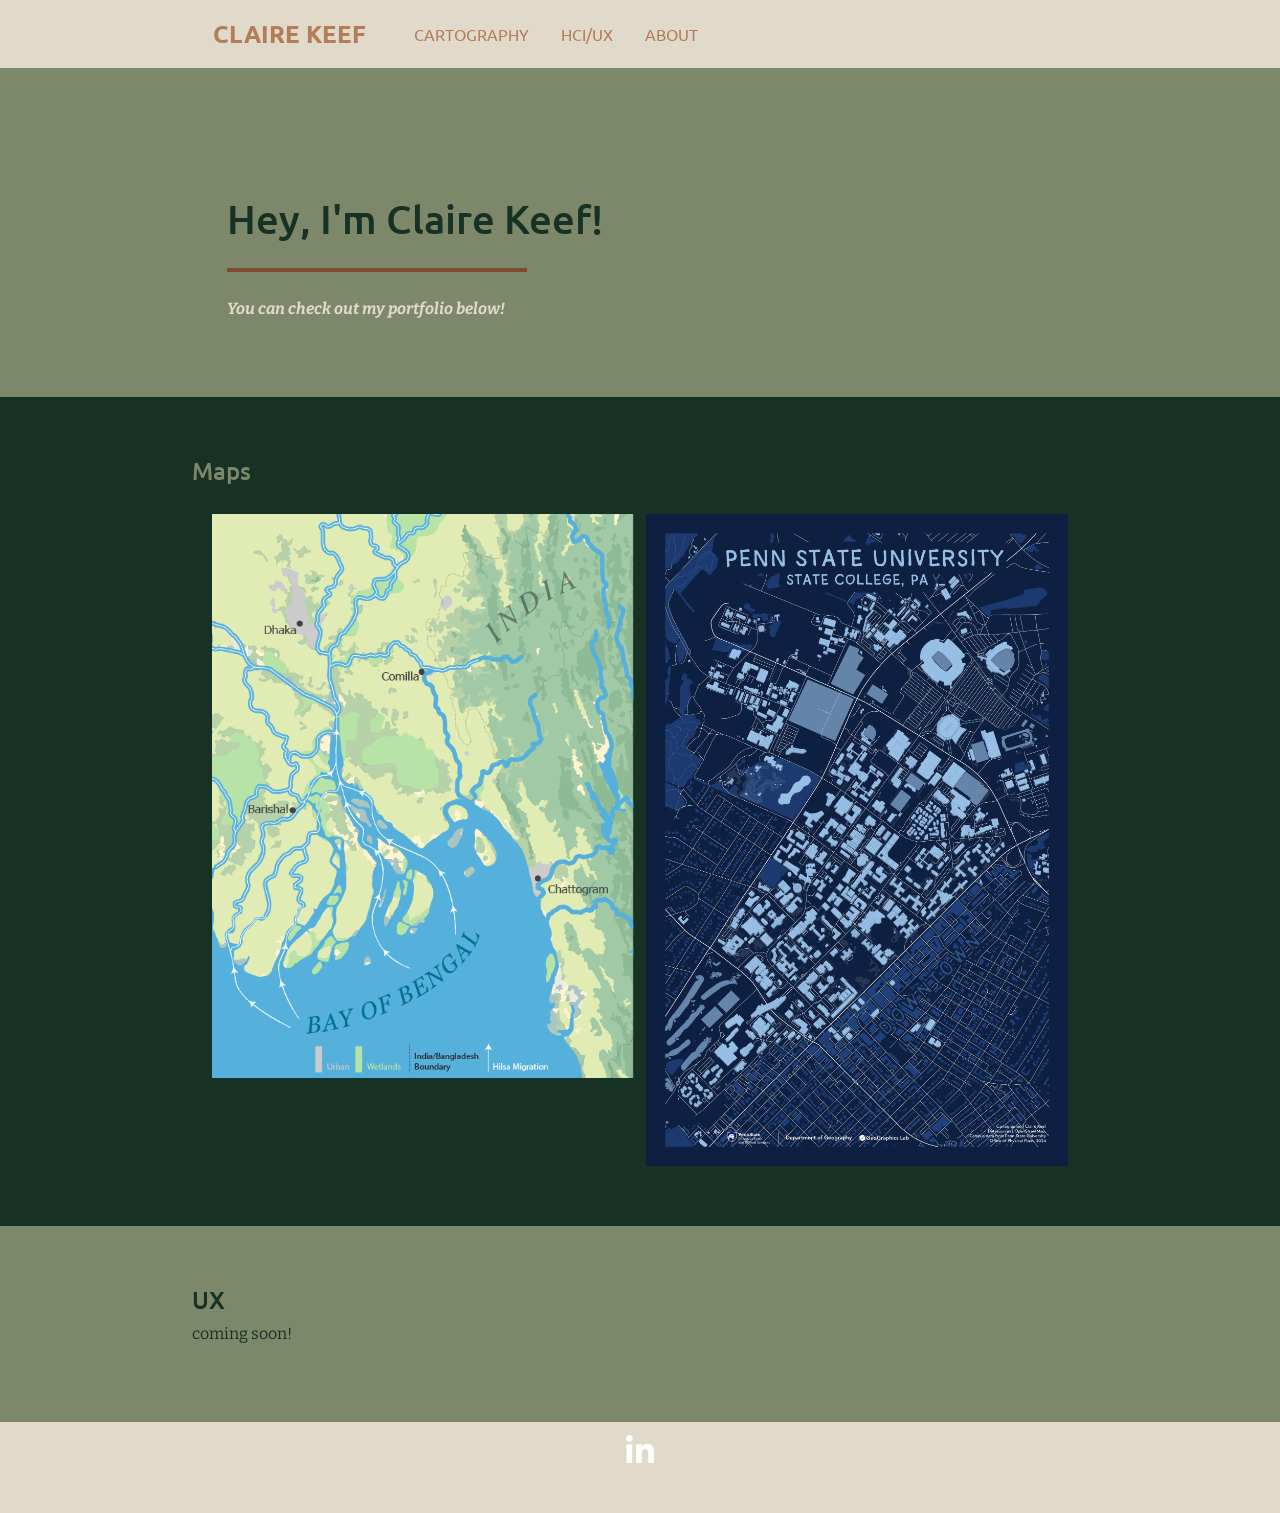
==== index.html @ 7fa90243 "bugs" ====
<!DOCTYPE html>
<html lang="en">
    <!--Name index so that when updating to server, it knows which is the main page of the site-->
    <head>
        <title>Claire Keef</title>
        <meta charset="UTF-8">
        <meta name="viewport" content="width=device-width, initial-scale=1, shrink-to-fit=no">
        <link rel="stylesheet" href="css/bootstrap.min.css">
        <link rel="stylesheet" href="css/style.css">
     <!--Fonts:-->
        <link rel="stylesheet" href="https://use.fontawesome.com/releases/v5.6.3/css/all.css" integrity="sha384-UHRtZLI+pbxtHCWp1t77Bi1L4ZtiqrqD80Kn4Z8NTSRyMA2Fd33n5dQ8lWUE00s/" crossorigin="anonymous">
        <link href="https://fonts.googleapis.com/css?family=Bitter&display=swap" rel="stylesheet">
        <link href="https://fonts.googleapis.com/css?family=Ubuntu" rel="stylesheet">
    </head>


    <body>
        <!--wraps entire body-->
        <div class="mainContainer" id="intro">

            <!--HEADER-->
            <header>
                <!--bootstrap navbar styling-->
                <nav class="navbar fixed navbar-expand" >
                    <!-- <div class="collapse navbar-collapse" id="navbarNavAltMarkup"> -->

                        <!--larger screen top bar-->
                        <div class="navbar-nav" id="largerDevices">
                            <a class="nav-link" id="titleName" href="index.html">CLAIRE KEEF</a>
                            <a class="nav-link active" href="#maps">CARTOGRAPHY</a>
                            <a class="nav-link active" href="#ux">HCI/UX</a>
                            <a class="nav-link" href="about.html">ABOUT</a>
                        </div>
                        <!--mobile screen top bar-->
                        <div class="navbar-nav" id="mobileDevices">
                            <a class="nav-link" id="titleName" href="index.html">
                                <span>Claire Keef</span>
                            </a>
                            <a class="nav-link active" href="#maps">
                                <span>Cartography</span>
                            </a>
                            <a class="nav-link active" href="#ux">
                                <span>HCI/UX</span>
                            </a>
                            <a class="nav-link" href="about.html">
                                <span>About Me</span>
                            </a>
                        </div>     
     
                </nav>
            </header>
            
        <!--Intro/Landing Page-->
        <div class="topContainer">

            <div class="innerContent">
            <div class="row">
                <!--
                <div class="col-12 col-md-4 order-md-last padBot" id="selfieDiv">
                    <img class="selfie" src="Images/headshot.png">
                </div>
                -->

                <div class="col-12 col-md-8 order-md-first">
                    <h1 class="aboutHeader"> Hey, I'm Claire Keef! </h1>
                    <div class="headerBar"></div>
                
                    <p>
                        <em>You can check out my portfolio below!</em>
                    </p>
                
                </div>
            </div>
        </div>
        </div>

        <!--maps section of portfolio page-->
        <div class="contentContainer" id="maps">

            <div class="innerContent">
                <h4>Maps</h4>

            <div class="row">

                

                <!--Column 1-->
                <div class="column" id="colLeft">

                    <div class="item">
                        <a href="projects/bangladeshInfo.html" class="cover-hover">
                            <div class="thumbnail">
                                <img src="images/CroppedOverviewMapIteration2MC2.png">
                                <div class="cover">
                                    <div class="cover-container">
                                        <div class="cover-text">
                                            <p> Walker Building Bangladesh Wall Panel</p>    
                                        </div>
                                        <div class="info-text">
                                            ArcGIS, Illustrator, VSCode
                                        </div>
                                    </div>
                                </div>
                            </div>
                
                        </a>
                    </div>
                    <!--
                    <div class="item">
                        <a href="projects/klondikeDerby.html" class="cover-hover">
                            <div class="thumbnail">
                                <img src="images/KlondikeDerbyLayout.png">
                                <div class="cover">
                                    <div class="cover-container">
                                        <div class="cover-text">
                                            <p> 2026 Scout Klondike Derby Activity </p> 
                                        </div>
                                        <div class="info-text">
                                            ArcGIS, Illustrator
                                        </div>
                                    </div>
                                </div>
                            </div>
                
                        </a>
                    </div>
                    -->

                 </div>

                <div class="column" id="colRight">

                    <div class="item">
                        <a href="projects/campusMap.html" class="cover-hover">
                            <div class="thumbnail">
                                <img src="images/RGB-P2PSULayout.png">
                                <div class="cover">
                                    <div class="cover-container">
                                        <div class="cover-text">
                                            <p> Campus Map Series</p>    
                                        </div>
                                        <div class="info-text">
                                            ArcGIS, Illustrator
                                        </div>
                                    </div>
                                </div>
                            </div>
                
                        </a>
                    </div>

                </div>

            </div>

        </div>

        </div>

        <div class="contentContainer" id="ux">

            <div class="innerContent">
            

            <h4>UX</h4>

            <p>coming soon!</p>

            </div>

        </div>

                <footer>
                <div class="text-center" role="contentinfo">
                
                    <a href="https://www.linkedin.com/in/claire-keef" target="_blank"><i class="fab fa-linkedin-in fa-2x"></i><span class='sr-only'>Linkedin</span></a>
                
                </div>
        
                 </footer>
        </div>
    </body>



</html>
---- css/style.css ----
html, body {
    background-color: #7d8769;
    
    font-family: 'Ubuntu', sans-serif;
    scroll-behavior: smooth;

}


p {
    font-family: 'Bitter', serif;
}


footer {
    border-top: 3px solid #e1d9c9;
    padding-top: 10px;
    padding-bottom: 5vh;
    background-color: #e1d9c9;
}


/*/////////////////// Nav Styles ///////////////////*/

nav{
    visibility: visible;
}
.nav-link{
    color: #b27d57;
    padding-right: 2em !important;
    padding-left: 0 !important;
}
#titleName {
    font-size: 24px; 
    font-weight: bold; 
}

.nav-link:hover{
    color: #7f4b30;
}

.active:hover{
    color:#7f4b30;
}

.navbar-nav {
    display: flex;
    align-items: center;
}


.fixed{
    bottom: inherit;
    left: 0;
    position: fixed;
    width: 100vw;
    background-color: #e1d9c9;
    visibility: visible;
    z-index: 200;
}

header{
    margin-bottom: 15vh;
}

h5 {
        font-family: 'Ubuntu', sans-serif !important;

}

.navbar-nav{
    position: relative !important;
}

.navbar{
    padding-left: 0 !important;
    padding-right:0 !important;
}


/* Portfolio */

.topContainer em {
    color: #e1d9c9;
font-weight: bold;}

.row {
    flex-wrap: wrap;
    padding: 0 20px;
    margin: 0px;
}

.column img{
    width: 100%;
}

.thumbnail {
    padding: 0px !important;
    border: none;
    border-radius: 0;
    display: block;
    position: relative;
    
  }

.cover {
    position: absolute;
    top: 0;
    bottom: 0;
    left: 0;
    right: 0;
    background-color: rgba(2, 2, 2, 0.445);
    opacity: 0;
    width: 100%;
    height: 100%;
    transition: .7s ease;
    display: table;

}

.cover-container{
    display: table-cell;
    vertical-align: middle;

}

/* Style for Mac : not super important */
@media not all and (min-resolution:.001dpcm) { 
    @supports (-webkit-appearance:none) {

    .cover-container{
        display: table-cell;
        vertical-align: middle;
        width: 100%;
        height: 100%;
        top: 45%;
        position: absolute;
    
    }

    .cover {
        display: block !important;
    }

    }
}
/* mac styling ends */

.cover-text {
    position: relative;
    padding-left: 2vw;
    padding-right: 2vw;
    font-size: 2rem;
    color: #e1d9c9;
    text-align: center;
    border-bottom-style: solid;
    border-color: #e1d9c9;
    line-height: 1em;
}

.info-text{
    position: relative;
    padding-left: 1vw;
    font-size: 1.5rem;
    color: #e1d9c9;
    text-align: center;
    margin-top: 7px;

}

.cover-text p{
    margin-bottom: 10px;
}

.cover-hover:hover .cover{
    opacity: 1;
}

.item{
    margin-top: 20px !important;
}

#colRight{
    padding-right: 0 !important
}

#colLeft{
    padding-left: 0 !important;
}




/*///////////////ABOUT///////////////*/
.selfie {
    max-height: 100%;
    max-width:100%;
    border-radius: 50%;
    display: block;
    margin-left: auto;
    margin-right: auto;
    z-index: 1;
    position: relative;
}

@keyframes smoothLeft {
    0% {
      transform: translateX(-100vw); } }


.headerBar {
    margin: 25px 0 25px 0;
    width: 300px;
    height: 4px;
    background: #7f4b30; 
    animation: smoothLeft 1s;
    /*
    z-index: -100 !important;
    */
}

.portrait{
    height: 100% !important;
}

/*///////////////Project Pages///////////////*/
.projectHeader{
    font-size: 3rem;
}

.iframeContainer{
    height: 100vh;
}
.projectImg{
    width: 100%;
    height: auto;
}

.projectImg2{
    width: 75%;
    height: auto;
}

.bold{
    font-weight: bold !important;
    letter-spacing: .05rem;
}

iframe{
    width: 100%;
    height: 100%;
}

.maxDiv{
    width: 100%;
    height: 90vh;
}

.boxImg{
    margin-top: 1rem !important;
}

.created{
    margin-bottom: 2rem !important;
}


/*///////////////GLOBAL CLASSES/ID///////////////*/

.teaching b {
color: #e92acc;
margin-bottom: 0;

}

.teachImg {
    max-width: 50vw;
    padding-top: 20px;
    padding-bottom: 20px;
}

.filler{
    height: 7.5vh;
}

#padLeft{
    padding-left: .25vw !important;
}

.col-md-3, .col-md-9{
    padding-left: 0 !important;
}

.col-md-3{
    padding-right: 0 !important;
}




/*/////////////////// Cover Styles ///////////////////*/
#cover {
    width: 100%;
    height: 100vh;
    background-size: cover;
    background-image: url("../Images/tronCover.PNG");
    position: relative;
}

.coverHeader {
    font-size: 3.5em !important;
}

#cover:before {
    content: "";
    position: absolute;
    bottom: 0;
    top: 0;
    left: 0;
    right: 0;
}

#cover .coverContainer {
    position: absolute;
    bottom: 0;
    top: 0;
    left: 0;
    right: 0;
    display: flex;
    justify-content: center;
    align-items: center;
    flex-direction: column;
    text-align: center;
}


/*/////////////////// Arrow Styles ///////////////////*/


.arrow{
    position: absolute ;
    top: 75%;
    left: 50%;
    transform: translate(-50%,-50%);
}
.arrow span{
    display: block;
    width: 45px;
    height: 45px;
    border-bottom: 5px solid white;
    border-right: 5px solid white;
    transform: rotate(45deg);
    margin: -10px;
    animation: animate 3s infinite;
    border-radius: 5px;
}
.arrow span:nth-child(2){
    animation-delay: -0.2s;
}
.arrow span:nth-child(3){
    animation-delay: -0.4s;
}
@keyframes animate {
    0%{
        opacity: 0;
        transform: rotate(45deg) translate(-30px,-30px);
    }
    50%{
        opacity: 1;
    }
    100%{
        opacity: 0;
        transform: rotate(45deg) translate(30px,30px);
    }
}

.contentContainer {
    margin-bottom: 40px;
}

#click {
    font-style: italic;
}

#click2 {
    color: #7d8769;
}

/*///////////////FOOTER///////////////*/

footer p{
    margin-top: 1vh;
    padding-top: px;
    margin-bottom:0px;
}

footer a{
    margin: 1em;
    color: white;
}

footer a:hover{
    color: #7f4b30;
}


/*//////////////// Responsive Styles ////////////////*/

@media (min-width:1200px) {

    .contentContainer{
        margin-left: 15vw;
        margin-right: 15vw;
    }

    .navbar-nav{
        position: absolute;
        left:16.66vw;
    }

    .column {
        flex: 50%;
        max-width: 50%;
        padding: 0 .5vw;
    }

    nav{
        /* border-bottom: 3px solid #7f4b30; */
        height: 7.5vh;
    }

    .fixed{
        top: 0;
    }

    #largerDevices{
        display: inherit;
    }

    #mobileDevices{
        display:none;
    }

    .col-xl-3 div{
        position: absolute;
        top:50%;
        -ms-transform: translateY(-50%);
        transform: translateY(-50%);
    }
    
    .col-xl-3{
        position: relative;
    }

    .aboutHeader{
        margin-bottom: 2.5vh;
        color: #173125;
    }
    


}

@media (min-width:768px) and (max-width: 1199px) {

    .contentContainer{
        margin-left: 4.66vw;
        margin-right: 4.66vw;
    }

.topContainer {
    margin-left: 7vw;
    margin-right: 7vw;
}

    .brand{
        right: 4.66vw;
        position: absolute;
    }

    .navbar-nav{
        position: absolute;
        left:4.66%;
    }

    .column {
        flex: 50%;
        max-width: 50%;
        padding: 0 .75vw;
    }

    nav{
        height: 7.5vh;
    }

    .fixed{
        top: 0;
    }
    
    #largerDevices{
        display: inherit;
    }

    #mobileDevices{
        display:none;
    } 
    
    .col-xl-3{
        padding-left: 0;
        padding-top: 1rem;
    }

    .aboutHeader{
        margin-bottom: 2.5vh;
        color: #173125;
    }
 

}

@media (max-width:767px){


    .teachImg {
    max-width: 100%;
    margin-left: 1vw;
    margin-right: 1vw;
    padding-top: 20px;
    padding-bottom: 20px;
}

    .column {
        flex: 100%;
        max-width: 100%;
        padding: 0;
    }

    .coverHeader {
        font-size: 3em !important;
    }

    #cover h3 {
        font-size: 1.1em !important
    }

    .brand{
        display: none;
    }

    .fixed{
        bottom: 0;
        position: fixed;
        width: 100%;
        background-color: #e1d9c9;
        visibility: visible;
        z-index: 100;
    }
    header{
        margin-bottom: 5vh;
    }

    nav{
        border-top: 3px solid #7f4b30;
    }

    footer{
        padding-bottom: 10vh;
        }

    

    .navbar-nav{
        display: flex;
        align-items: center;
        justify-content: space-between;
        width: 100vw;
        height: 7.5vh;
        padding-left: 8vw;
        padding-right: 8vw;
        
    }


    #navbarNavAltMarkup {
        display: flex !important;
        justify-content: space-between !important;
    }

    .nav-link{
        padding:0 !important
    }

    .navbar{
        padding: 0;
        width: 100vw;
    }

    #mobileDevices{
        display: flex;
    }

    #largerDevices{
        display: none;
    }

    nav span{
        display: flex !important;
        justify-content: center;
        font-size: 1.20rem;
    }

    
    .row {
        padding: 0 20px !important;
    }

    .aboutHeader{
        margin-bottom: 2.5vh;
        color: #173125;
    }

    .headerBar {
    width: 200px !important;
    }

    #aboutP{
        margin-top: 2.5vh;
    }
    .selfie{
        margin-bottom: 2.5vh;
    }

    .cover-text{
        font-size: 2rem;
    }

    .info-text{
        font-size: 1.5rem;
    }

    .col-xl-3{
        padding-left: 0;
    }

    #selfieDiv{
        padding-left: 0 !important;
    }

    .col-md-9{
        padding-right: 0 !important;
    }

    .col-md-6{
        padding: 0 !important;
    }

    .topContainer {
    margin-left: 0px;
    margin-right: 0px;
}
    
.topContainer h1 {
}
  
    

}

.comingSoon {
    align-items: center;
    text-align: c;
}


.topContainer,
.contentContainer {
    width: 100%;
    margin: 0;
    padding: 60px 0;
}

/* controls readable content width */
.innerContent {
    margin-left: 15vw;
    margin-right: 15vw;
}

.topContainer {
    background-color: #7d8769;
}

#maps {
    background-color: #173125;
    color: #7d8769;
}

#ux {
    background-color: #7d8769;
    color: #173125;
}
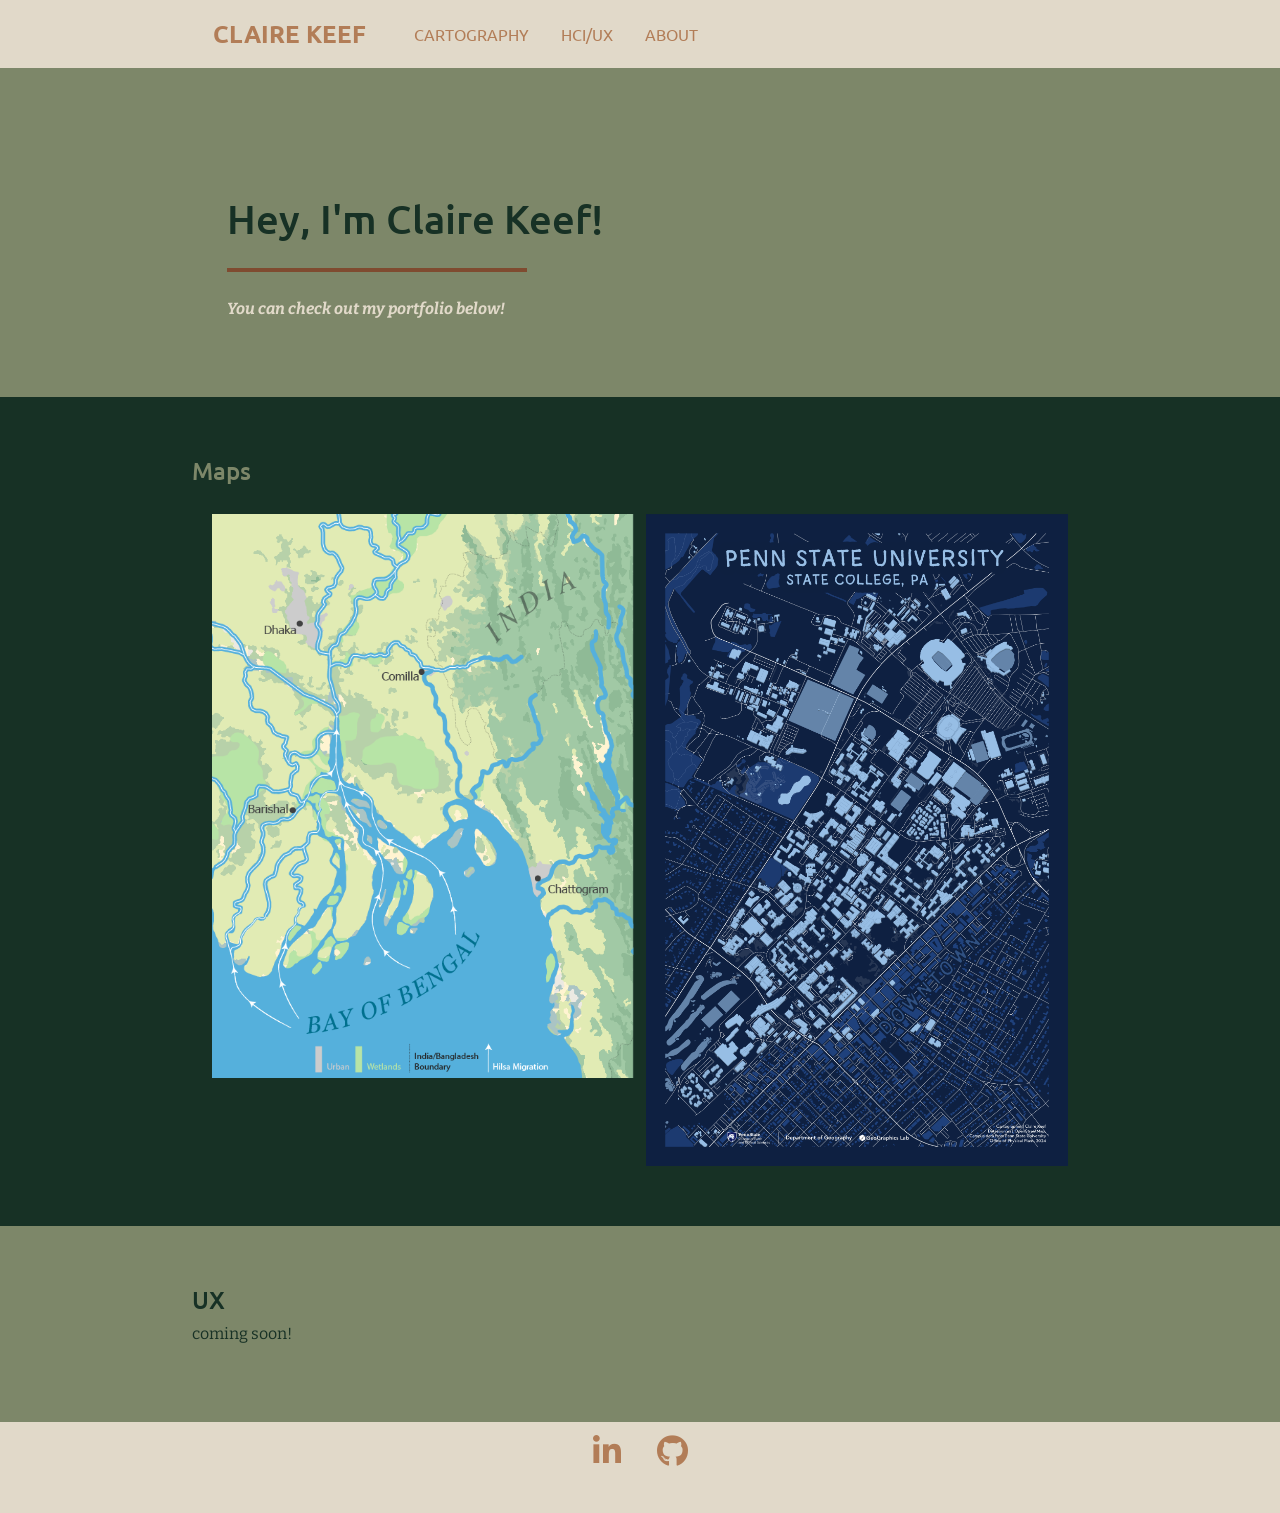
==== commit 73f1029a: "linking github" ====
--- a/index.html
+++ b/index.html
@@ -174,6 +174,7 @@
                 <div class="text-center" role="contentinfo">
                 
                     <a href="https://www.linkedin.com/in/claire-keef" target="_blank"><i class="fab fa-linkedin-in fa-2x"></i><span class='sr-only'>Linkedin</span></a>
+                    <a href="https://github.com/clairekeef" target="_blank"> <i class="fab fa-github fa-2x"></i><span class='sr-only'>GitHub</span></a>
                 
                 </div>
         
--- a/css/style.css
+++ b/css/style.css
@@ -396,7 +396,7 @@
 
 footer a{
     margin: 1em;
-    color: white;
+    color: #b27d57;
 }
 
 footer a:hover{
@@ -698,3 +698,17 @@
     background-color: #7d8769;
     color: #173125;
 }
+
+/* Removes the default underline and changes the color */
+a[href^="mailto:"] {
+    color: #7f4b30;
+    text-decoration: none;
+    font-weight: bold;
+  }
+  
+  /* Adds a hover effect */
+  a[href^="mailto:"]:hover {
+    color: #7f4b30;
+    text-decoration: underline;
+  }
+  
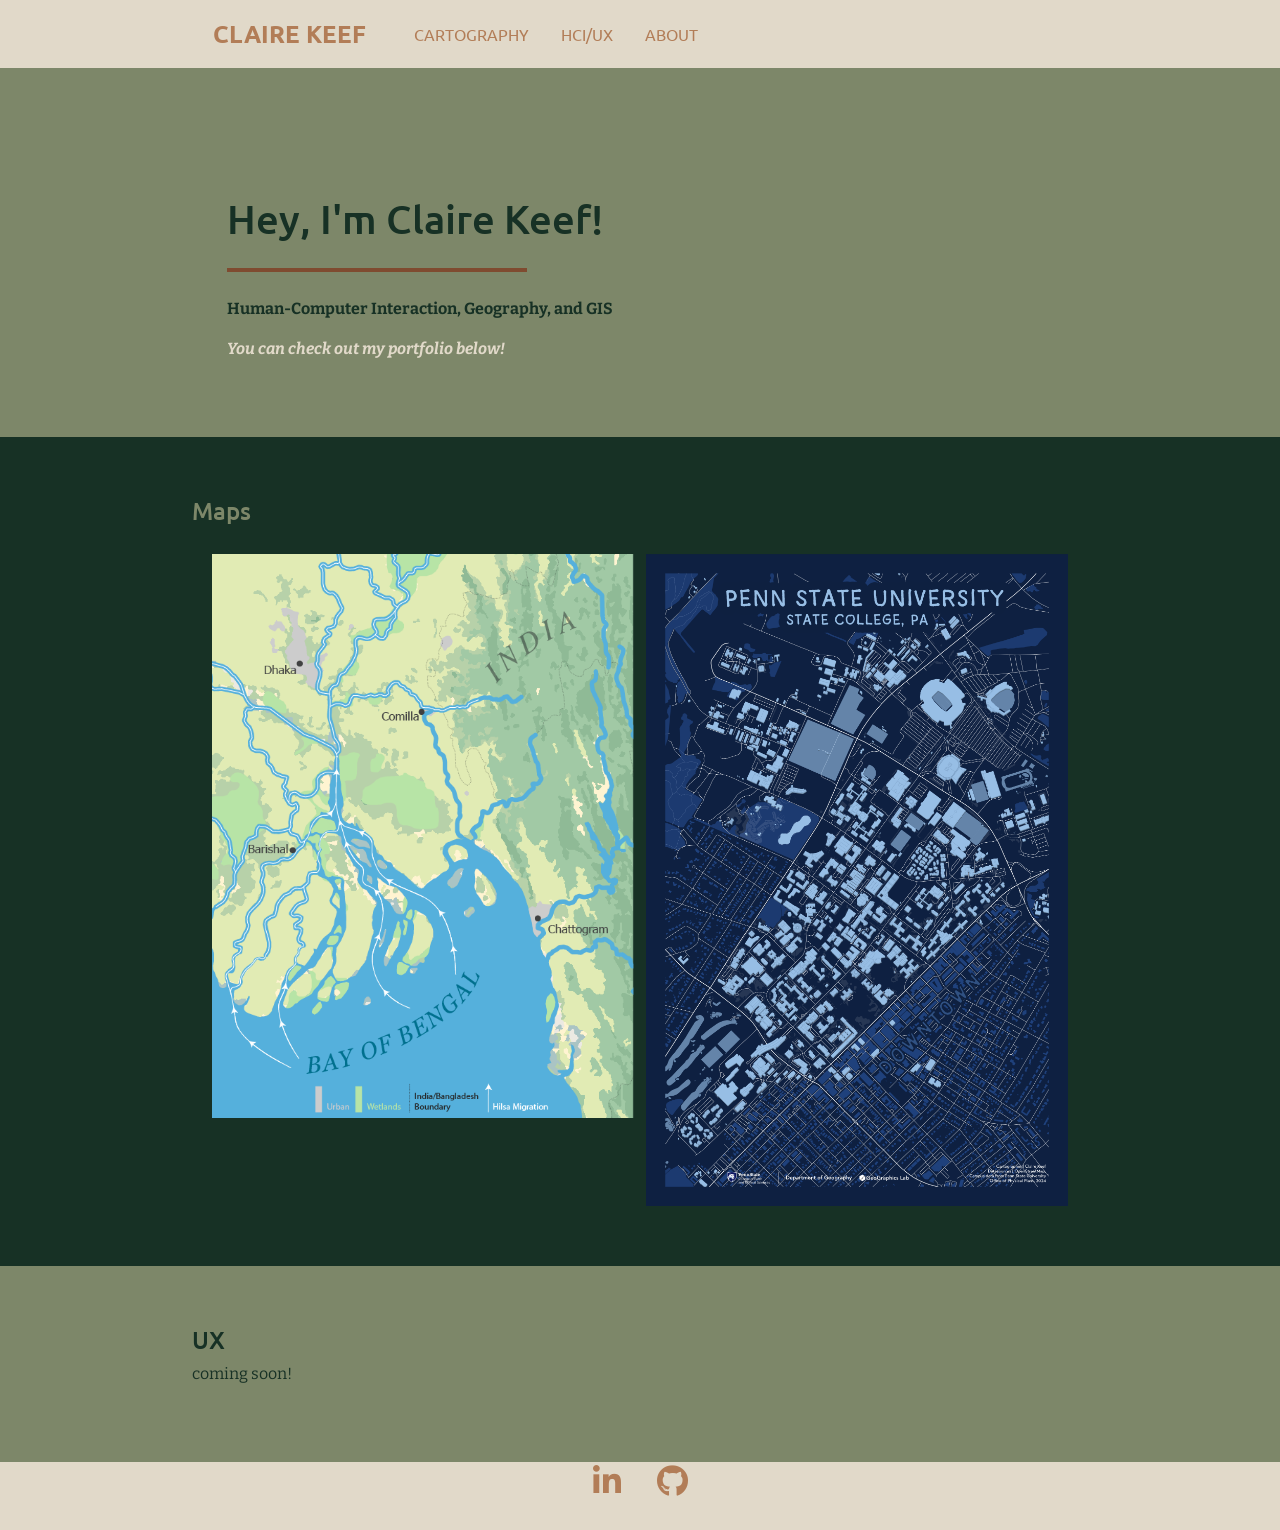
==== commit ec3d762b: "keywords" ====
--- a/index.html
+++ b/index.html
@@ -64,7 +64,7 @@
                 <div class="col-12 col-md-8 order-md-first">
                     <h1 class="aboutHeader"> Hey, I'm Claire Keef! </h1>
                     <div class="headerBar"></div>
-                
+                    <p id="indexKeyWords">Human-Computer Interaction, Geography, and GIS</p>
                     <p>
                         <em>You can check out my portfolio below!</em>
                     </p>
--- a/css/style.css
+++ b/css/style.css
@@ -11,12 +11,17 @@
     font-family: 'Bitter', serif;
 }
 
+:root {
+    --bar-height: 7.5vh;
+}
+
 
 footer {
     border-top: 3px solid #e1d9c9;
-    padding-top: 10px;
-    padding-bottom: 5vh;
+    padding-top: 0;
     background-color: #e1d9c9;
+    align-items: center;
+    height: var(--bar-height);
 }
 
 
@@ -24,6 +29,7 @@
 
 nav{
     visibility: visible;
+    height: var(--bar-height);
 }
 .nav-link{
     color: #b27d57;
@@ -397,6 +403,7 @@
 footer a{
     margin: 1em;
     color: #b27d57;
+    align-items: center;
 }
 
 footer a:hover{
@@ -564,7 +571,7 @@
     }
 
     footer{
-        padding-bottom: 10vh;
+        padding-bottom: 5vh;
         }
 
     
@@ -711,4 +718,9 @@
     color: #7f4b30;
     text-decoration: underline;
   }
+
+  #indexKeyWords {
+    color: #173125;
+    font-weight: bold;
+  }
   
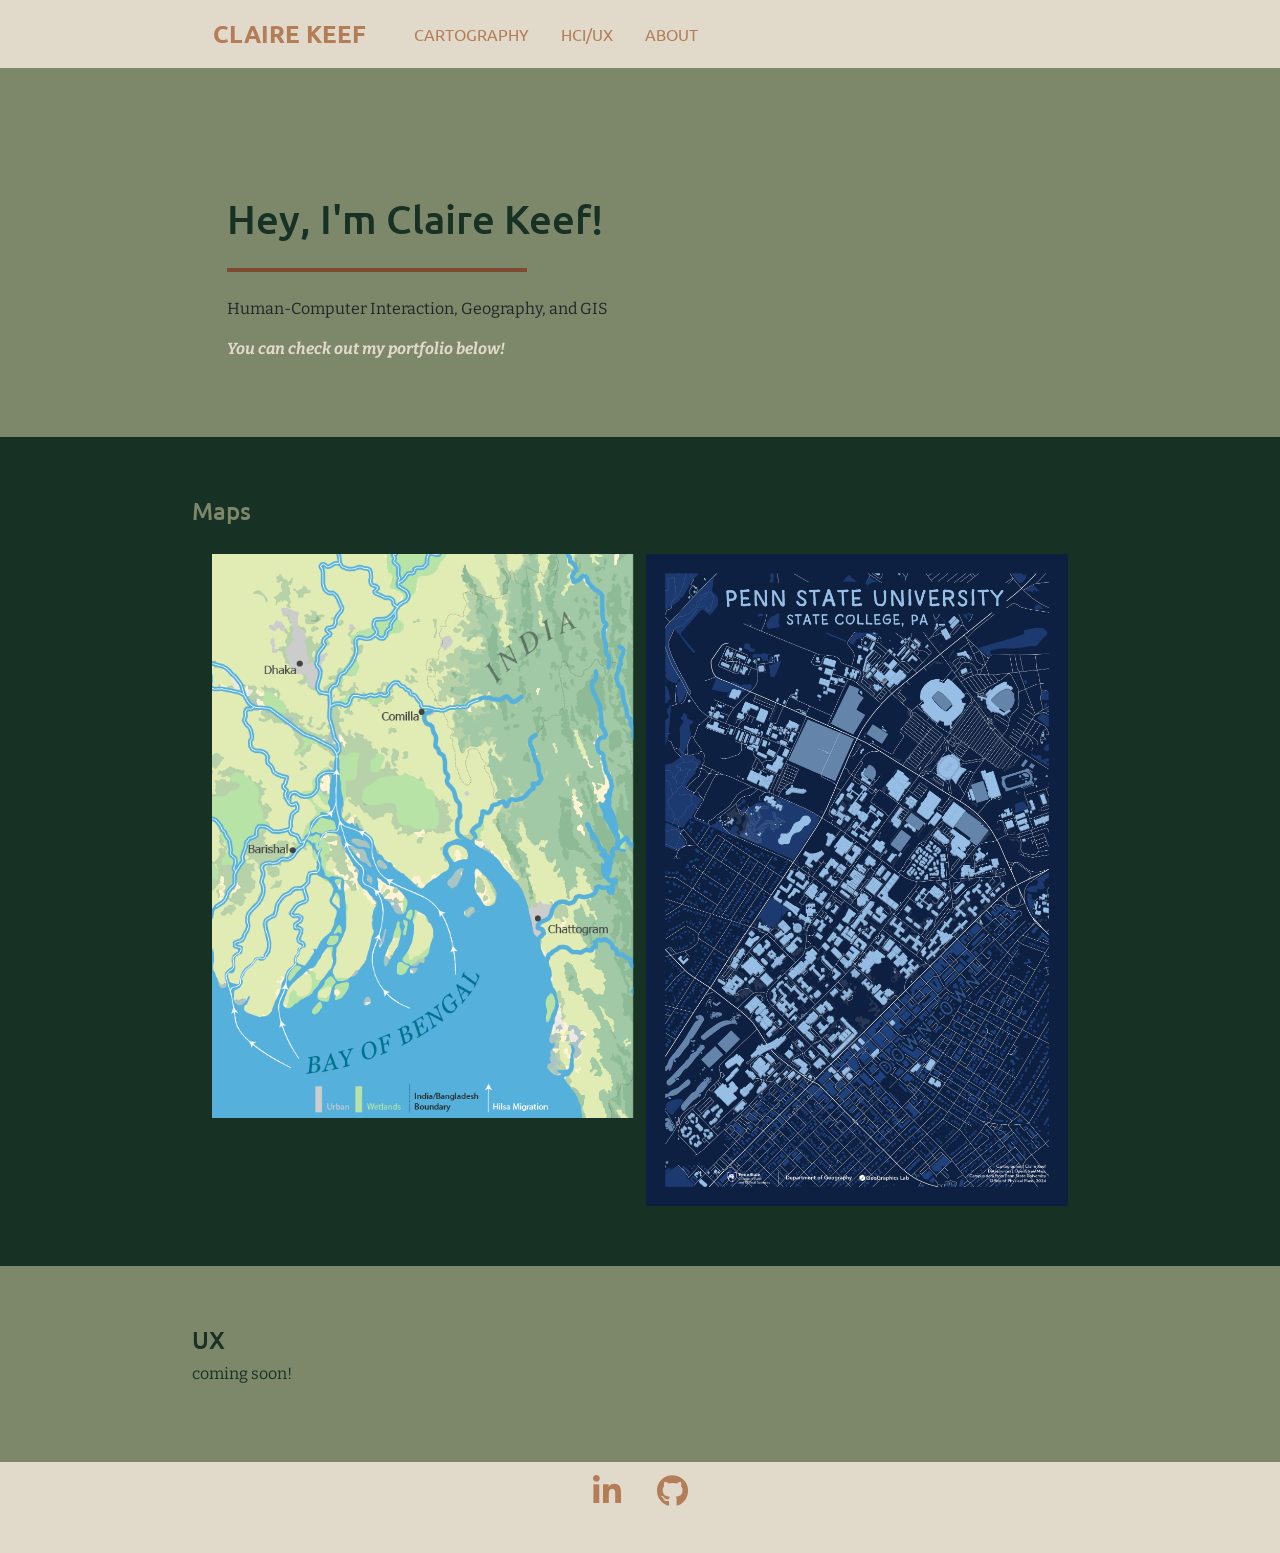
==== commit a3babc60: "reverting" ====
--- a/index.html
+++ b/index.html
@@ -97,7 +97,7 @@
                                             <p> Walker Building Bangladesh Wall Panel</p>    
                                         </div>
                                         <div class="info-text">
-                                            ArcGIS, Illustrator, VSCode
+                                            ArcGIS Pro, Adobe Illustrator, HTML, CSS
                                         </div>
                                     </div>
                                 </div>
@@ -140,7 +140,7 @@
                                             <p> Campus Map Series</p>    
                                         </div>
                                         <div class="info-text">
-                                            ArcGIS, Illustrator
+                                            ArcGIS Pro, Adobe Illustrator
                                         </div>
                                     </div>
                                 </div>
--- a/css/style.css
+++ b/css/style.css
@@ -18,10 +18,9 @@
 
 footer {
     border-top: 3px solid #e1d9c9;
-    padding-top: 0;
+    padding-top: 10px;
+    padding-bottom: 5vh;
     background-color: #e1d9c9;
-    align-items: center;
-    height: var(--bar-height);
 }
 
 
@@ -403,7 +402,6 @@
 footer a{
     margin: 1em;
     color: #b27d57;
-    align-items: center;
 }
 
 footer a:hover{
@@ -571,7 +569,7 @@
     }
 
     footer{
-        padding-bottom: 5vh;
+        padding-bottom: 10vh;
         }
 
     
@@ -718,9 +716,4 @@
     color: #7f4b30;
     text-decoration: underline;
   }
-
-  #indexKeyWords {
-    color: #173125;
-    font-weight: bold;
-  }
   
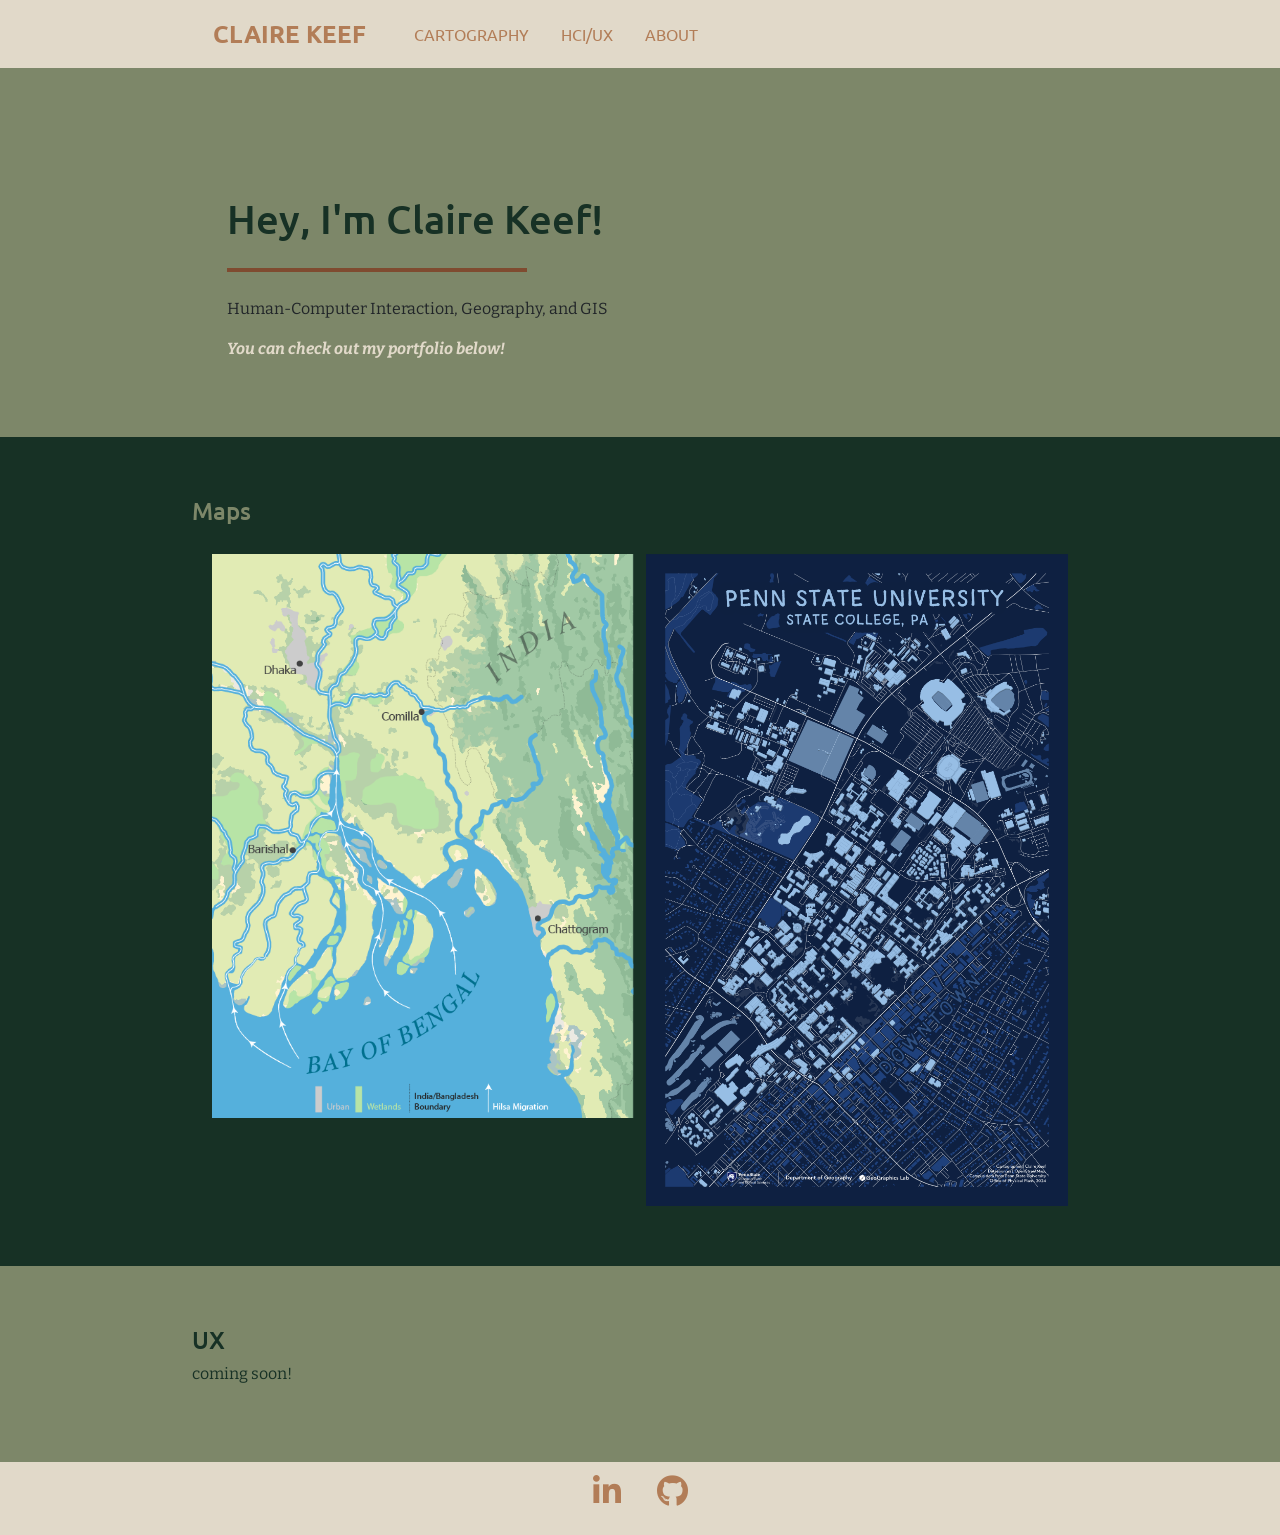
==== commit 6fd3ef85: "footer modified" ====
--- a/index.html
+++ b/index.html
@@ -170,16 +170,18 @@
 
         </div>
 
-                <footer>
-                <div class="text-center" role="contentinfo">
-                
-                    <a href="https://www.linkedin.com/in/claire-keef" target="_blank"><i class="fab fa-linkedin-in fa-2x"></i><span class='sr-only'>Linkedin</span></a>
-                    <a href="https://github.com/clairekeef" target="_blank"> <i class="fab fa-github fa-2x"></i><span class='sr-only'>GitHub</span></a>
-                
-                </div>
-        
-                 </footer>
+        <footer>
+            <div class="text-center" role="contentinfo">
+                <a href="https://www.linkedin.com/in/claire-keef" target="_blank"><i class="fab fa-linkedin-in fa-2x"></i><span class='sr-only'>Linkedin</span></a>
+                <a href="https://github.com/clairekeef" target="_blank"> <i class="fab fa-github fa-2x"></i><span class='sr-only'>GitHub</span></a>
+            </div>
+        </footer>
         </div>
+
+        <script type="text/javascript" src="js/jquery.slim.js"></script>
+        <script type="text/javascript" src="js/scrollMonitor.js"></script>
+        <script type="text/javascript" src="js/main.js"></script>
+
     </body>
 
 
--- a/css/style.css
+++ b/css/style.css
@@ -19,7 +19,7 @@
 footer {
     border-top: 3px solid #e1d9c9;
     padding-top: 10px;
-    padding-bottom: 5vh;
+    padding-bottom: 3vh;
     background-color: #e1d9c9;
 }
 
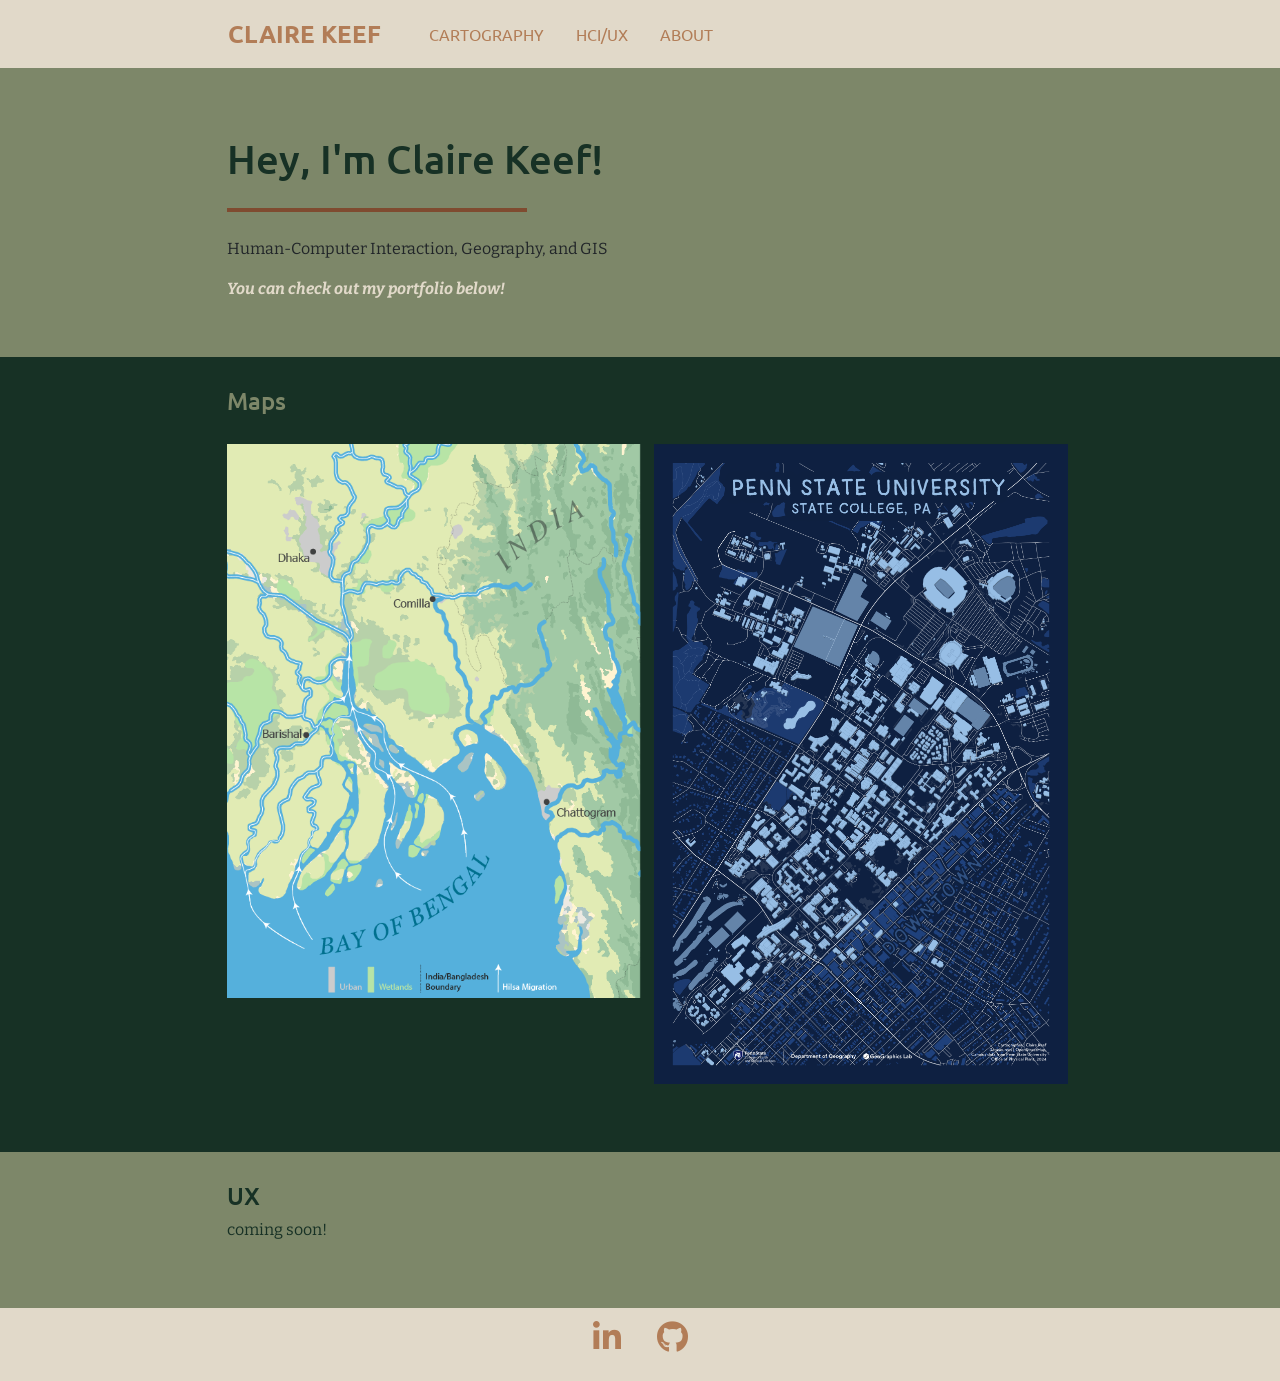
==== commit b02d6b43: "homepage alignment" ====
--- a/index.html
+++ b/index.html
@@ -78,7 +78,7 @@
         <div class="contentContainer" id="maps">
 
             <div class="innerContent">
-                <h4>Maps</h4>
+                <h4 id="MapText">Maps</h4>
 
             <div class="row">
 
@@ -149,6 +149,8 @@
                         </a>
                     </div>
 
+                <div class="filler"></div>
+
                 </div>
 
             </div>
@@ -162,9 +164,9 @@
             <div class="innerContent">
             
 
-            <h4>UX</h4>
+            <h4 id="UXText">UX</h4>
 
-            <p>coming soon!</p>
+            <p id="comingSoon"> coming soon!</p>
 
             </div>
 
--- a/css/style.css
+++ b/css/style.css
@@ -51,6 +51,7 @@
 .navbar-nav {
     display: flex;
     align-items: center;
+    padding: 15px;
 }
 
 
@@ -663,9 +664,6 @@
     margin-left: 0px;
     margin-right: 0px;
 }
-    
-.topContainer h1 {
-}
   
     
 
@@ -676,12 +674,17 @@
     text-align: c;
 }
 
-
-.topContainer,
+/* padding: top right bottom left; */
+.topContainer {
+    width: 100%;
+    margin: 0;
+    padding: 0 0 40px 0;
+}
+
 .contentContainer {
     width: 100%;
     margin: 0;
-    padding: 60px 0;
+    padding: 30px 0 0 15px;
 }
 
 /* controls readable content width */
@@ -702,6 +705,7 @@
 #ux {
     background-color: #7d8769;
     color: #173125;
+    padding-bottom: 50px;
 }
 
 /* Removes the default underline and changes the color */
@@ -716,4 +720,8 @@
     color: #7f4b30;
     text-decoration: underline;
   }
+
+  #MapText, #UXText, #comingSoon {
+    margin-left: 20px;
+  }
   
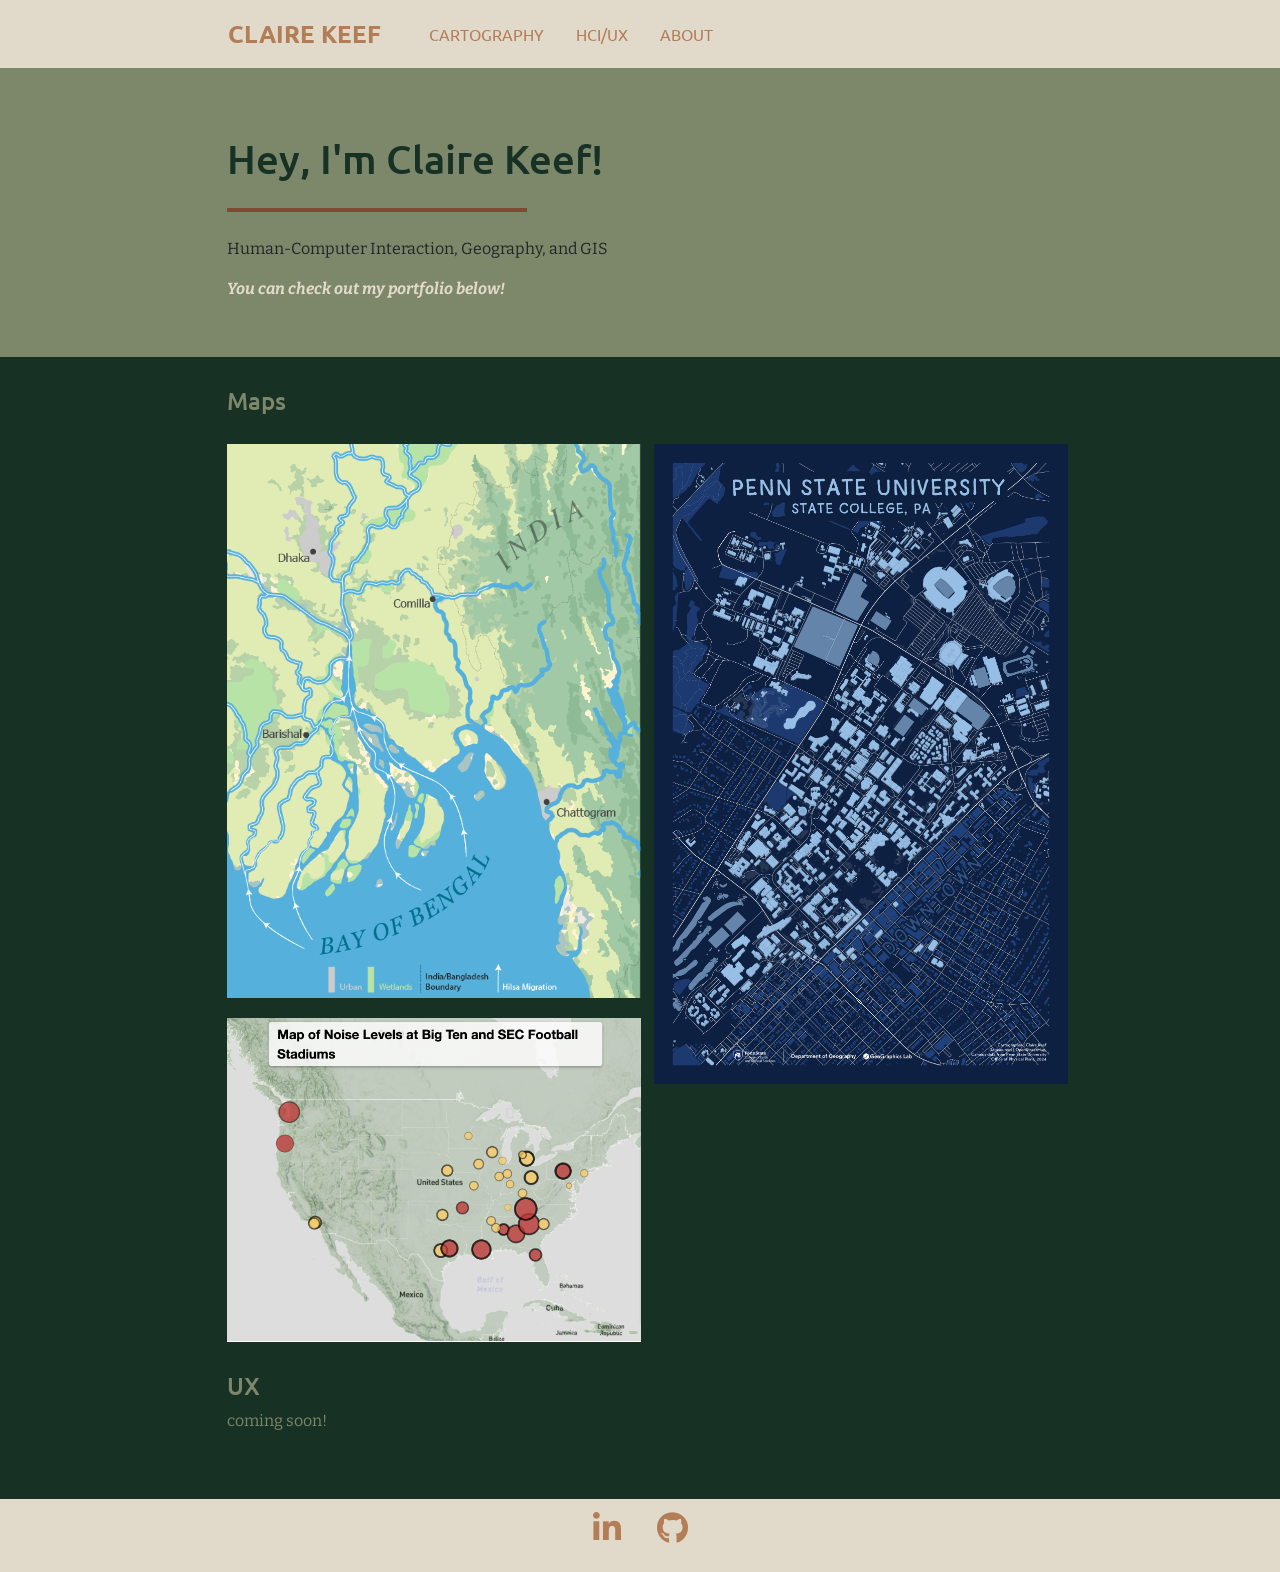
==== commit 9103f25c: "added 361 Final Project - 2024-25 School Year" ====
--- a/index.html
+++ b/index.html
@@ -126,6 +126,26 @@
                     </div>
                     -->
 
+                    <div class="item">
+                        <a href="https://clairekeef.github.io/361FinalProject.github.io/" class="cover-hover">
+                            <div class="thumbnail">
+                                <img src="images/361Screenshot.png">
+                                <div class="cover">
+                                    <div class="cover-container">
+                                        <div class="cover-text">
+                                            <p> Cartography Final Project </p> 
+                                        </div>
+                                        <div class="info-text">
+                                            Leaflet, Javascript, GeoJSON, HTML
+                                        </div>
+                                    </div>
+                                </div>
+                            </div>
+                
+                        </a>
+                    </div>
+                    
+
                  </div>
 
                 <div class="column" id="colRight">
--- a/css/style.css
+++ b/css/style.css
@@ -703,8 +703,8 @@
 }
 
 #ux {
-    background-color: #7d8769;
-    color: #173125;
+    color: #7d8769;
+    background-color: #173125;
     padding-bottom: 50px;
 }
 
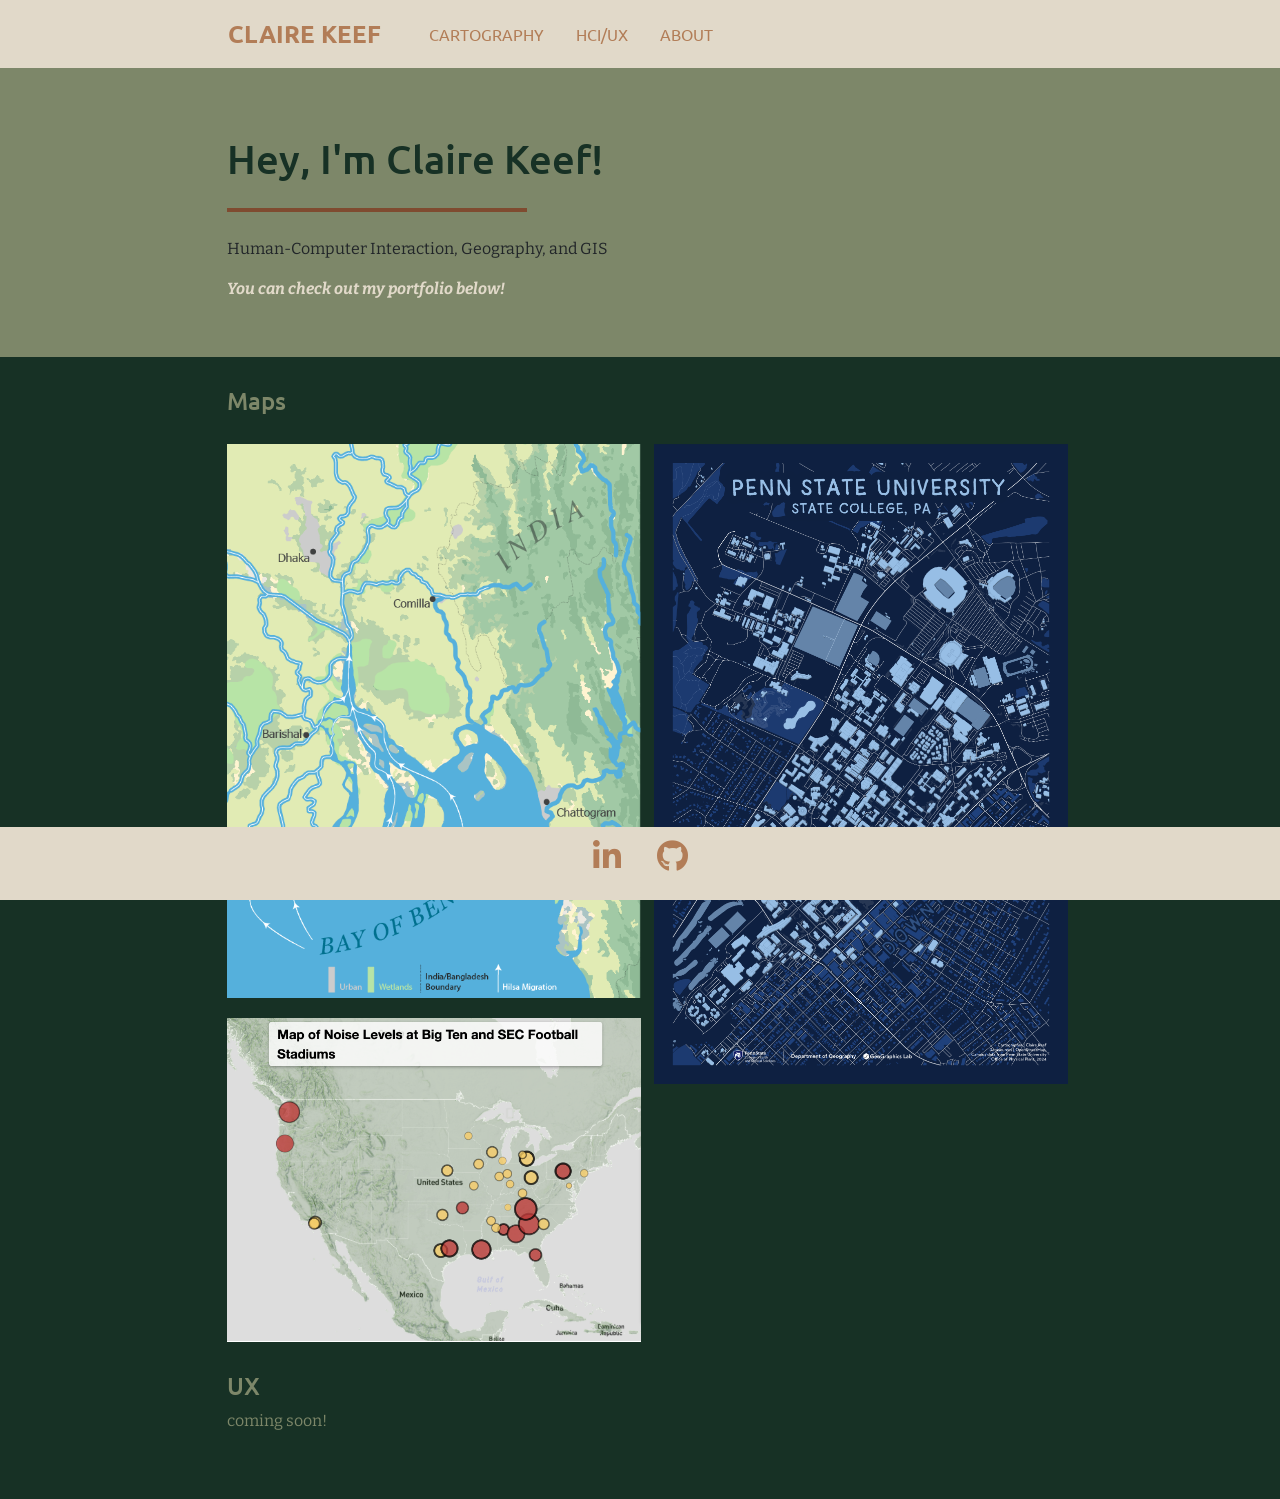
==== commit dd99d8fa: "361 Final Project updates" ====
--- a/index.html
+++ b/index.html
@@ -127,7 +127,7 @@
                     -->
 
                     <div class="item">
-                        <a href="https://clairekeef.github.io/361FinalProject.github.io/" class="cover-hover">
+                        <a href="projects/361finalProject.html" class="cover-hover">
                             <div class="thumbnail">
                                 <img src="images/361Screenshot.png">
                                 <div class="cover">
--- a/css/style.css
+++ b/css/style.css
@@ -21,6 +21,10 @@
     padding-top: 10px;
     padding-bottom: 3vh;
     background-color: #e1d9c9;
+    position: fixed;
+    left: 0;
+    bottom: 0;
+    width: 100%;
 }
 
 
@@ -393,6 +397,13 @@
 }
 
 /*///////////////FOOTER///////////////*/
+
+.footer {
+    position: fixed;
+    left: 0;
+    bottom: 0;
+    width: 100%;
+}
 
 footer p{
     margin-top: 1vh;
